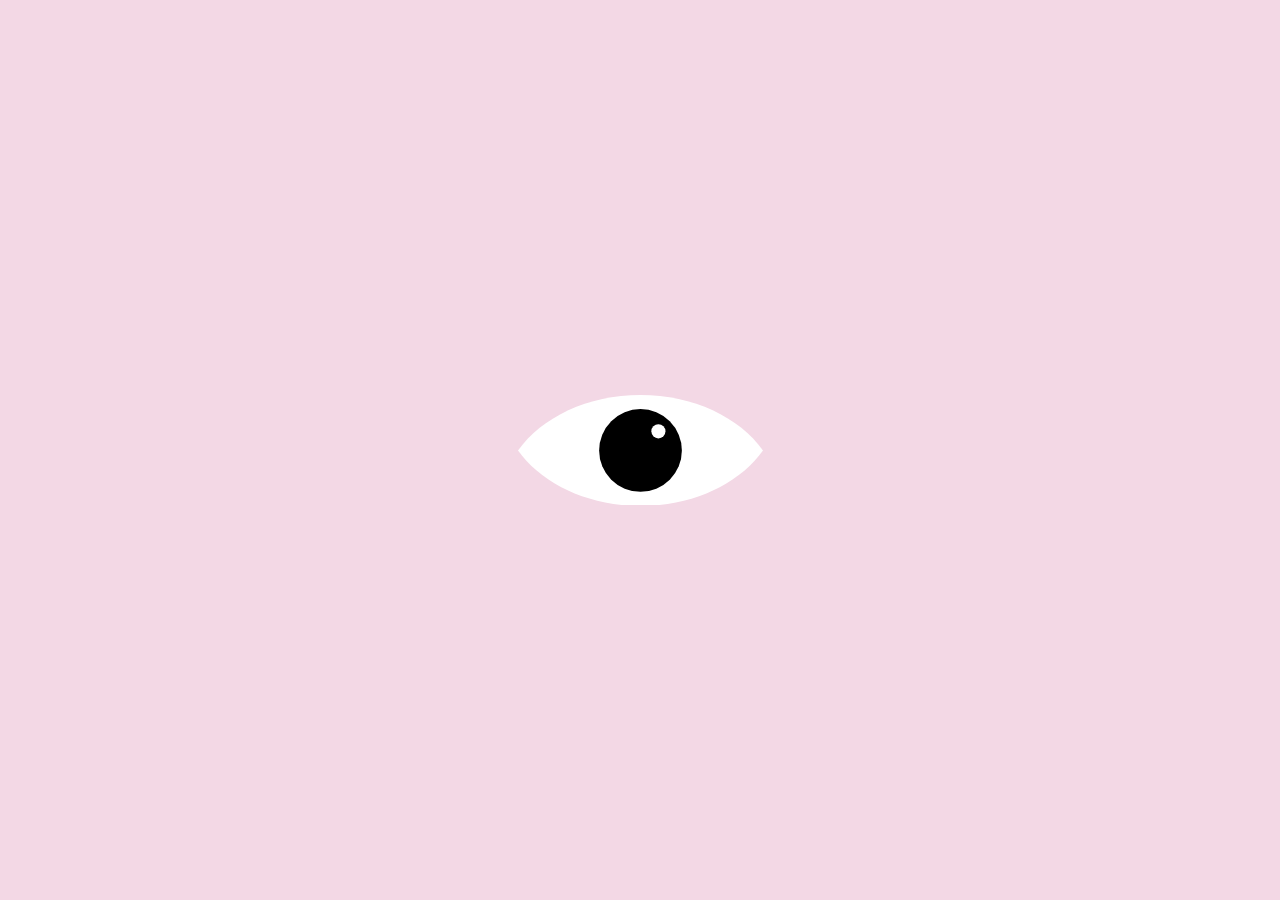
==== eye-exercise/index.html @ eadd69d5 "added eye exercise" ====
<!DOCTYPE html>
<html>
<head>
  <meta charset="utf-8">
  <title>It's a kind of magic</title>
  <meta name="viewport" content="width=device-width, initial-scale=1.0">
  <link rel="stylesheet" href="css/styles.css" type="text/css">
</head>

<body>
  <svg class="eye" x="0px" y="0px" viewBox="0 0 180.6 81.7" style="enable-background:new 0 0 180.6 81.7;" xml:space="preserve">
    <style type="text/css">
      .st0 {
        fill: #FFFFFF;
      }
    </style>
    <path id="XMLID_11_" class="st0" d="M90.3,0C51.3,0,17.4,16.5,0,40.9c17.4,24.3,51.3,40.9,90.3,40.9c39,0,72.9-16.5,90.3-40.9
    C163.2,16.5,129.3,0,90.3,0z" />
    <g id="XMLID_12_">
      <circle id="XMLID_4_" cx="90.3" cy="40.9" r="30.5" />
      <circle id="XMLID_10_" class="st0" cx="103.5" cy="26.8" r="5.2" />
    </g>
  </svg>
</body>
</html>
---- eye-exercise/css/styles.css ----
@import url('https://fonts.googleapis.com/css?family=Montserrat:500,600');

*, *::before, *::after {
  box-sizing: border-box;
}

body {
  margin: 0;
  font-family: 'Montserrat', Arial, Helvetica, sans-serif;
  display: flex;
  justify-content: center;
  align-items: center;
  height: 100vh;
  flex-direction: column;
  background: #f3d8e5;
}

.eye {
  width: 245px;
}
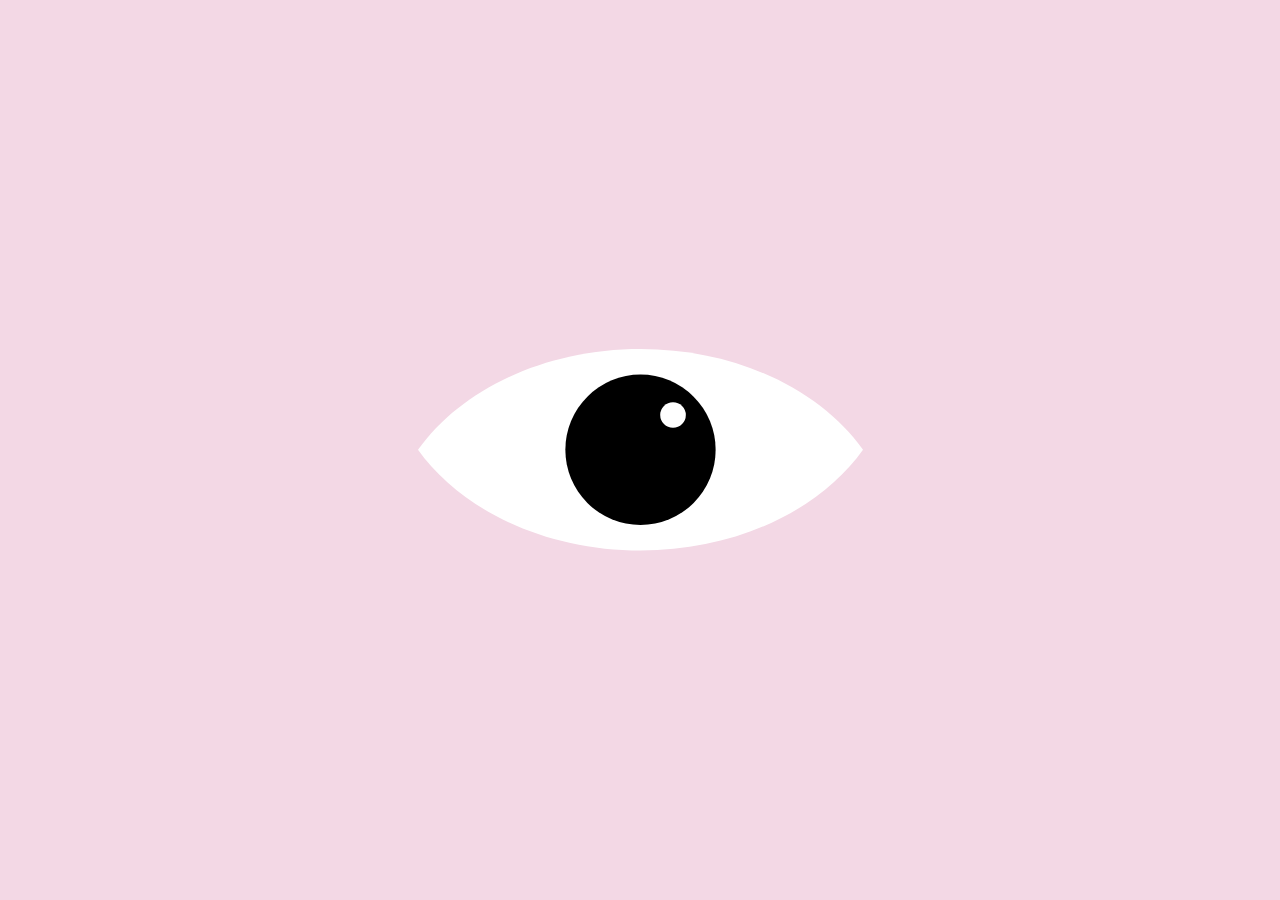
==== commit 84631d9b: "tweaking animation" ====
--- a/eye-exercise/index.html
+++ b/eye-exercise/index.html
@@ -16,7 +16,9 @@
     </style>
     <path id="XMLID_11_" class="st0" d="M90.3,0C51.3,0,17.4,16.5,0,40.9c17.4,24.3,51.3,40.9,90.3,40.9c39,0,72.9-16.5,90.3-40.9
     C163.2,16.5,129.3,0,90.3,0z" />
-    <g id="XMLID_12_">
+    <!--this is the part that is goign to be animated-->
+
+    <g id="XMLID_12_" class="eye-center">
       <circle id="XMLID_4_" cx="90.3" cy="40.9" r="30.5" />
       <circle id="XMLID_10_" class="st0" cx="103.5" cy="26.8" r="5.2" />
     </g>
--- a/eye-exercise/css/styles.css
+++ b/eye-exercise/css/styles.css
@@ -13,8 +13,29 @@
   height: 100vh;
   flex-direction: column;
   background: #f3d8e5;
+
 }
 
 .eye {
-  width: 245px;
+  width: 445px;
 }
+
+.eye-center{
+  animation-name: moveEye;
+  animation-duration: 4.5s;
+  animation-iteration-count: infinite;
+}
+
+@keyframes moveEye{
+  20%{
+    transform: translate(-20px) skew(-10deg);
+  }
+
+  60%{
+    transform: translate(-10px) scale(1.15);
+  }
+  80%{
+    transform: translate(20px) skew(10deg);
+
+  }
+}